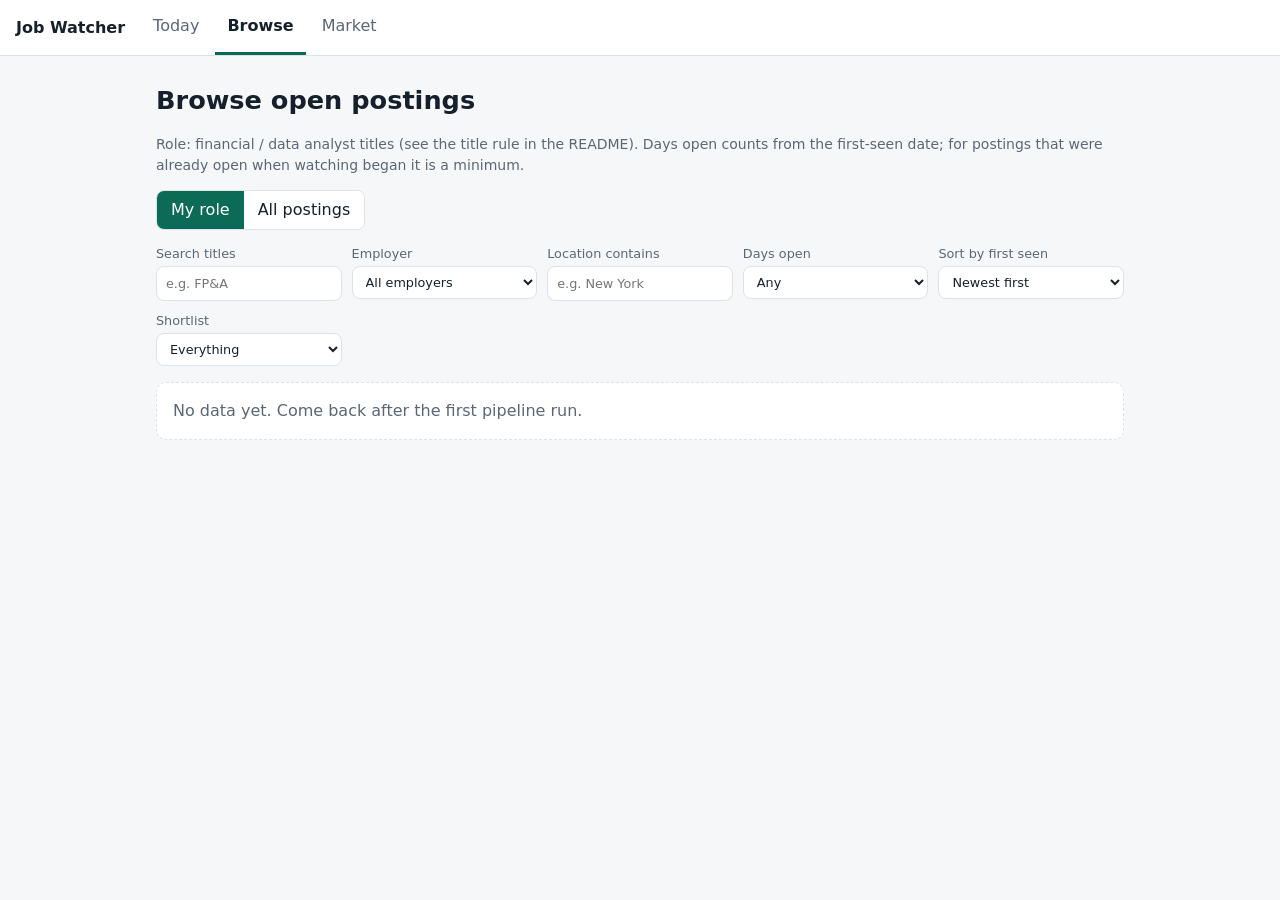
==== browse.html @ c45eda22 "Add Today, Browse and Market pages, installable shell and service worker Co-Authored-By: Claude Sonn" ====
<!doctype html>
<html lang="en"><head><meta charset="utf-8"><meta name="viewport" content="width=device-width,initial-scale=1">
<title>Browse · Job Watcher</title>
<link rel="manifest" href="manifest.webmanifest"><meta name="theme-color" content="#0b6b57">
<link rel="icon" href="assets/icon-192.png"><link rel="apple-touch-icon" href="assets/icon-192.png">
<link rel="stylesheet" href="assets/style.css"></head><body>
<nav id="nav"></nav><main>
<h1>Browse open postings</h1>
<p class="muted small">Role: financial / data analyst titles (see the title rule in the README). Days open counts from the first-seen date; for postings that were already open when watching began it is a minimum.</p>
<div class="seg" role="group" aria-label="Scope"><button id="scopeRole" aria-pressed="true">My role</button><button id="scopeAll" aria-pressed="false">All postings</button></div>
<div class="filters">
  <label>Search titles<input id="q" type="search" placeholder="e.g. FP&amp;A"></label>
  <label>Employer<select id="emp"><option value="">All employers</option></select></label>
  <label>Location contains<input id="loc" list="locs" placeholder="e.g. New York"><datalist id="locs"></datalist></label>
  <label>Days open<select id="days"><option value="0">Any</option><option value="7">7 or more</option><option value="14">14 or more</option><option value="30">30 or more</option><option value="90">90 or more</option></select></label>
  <label>Sort by first seen<select id="sort"><option value="new">Newest first</option><option value="old">Oldest first</option></select></label>
  <label>Shortlist<select id="short"><option value="">Everything</option><option value="1">Starred only</option></select></label>
</div>
<p id="count" class="muted"></p>
<div id="list"></div>
<p><button class="btn" id="more" hidden>Show more</button></p>
</main>
<script src="assets/app.js"></script>
<script>
(async () => {
  const { loadHistory, esc, dayNum } = JW;
  let rows;
  try { rows = (await loadHistory()).filter(r => r.status === "open"); }
  catch (e) { document.getElementById("list").innerHTML = '<div class="notice">No data yet. Come back after the first pipeline run.</div>'; return; }
  const lastRun = rows.reduce((m, r) => r.last_seen > m ? r.last_seen : m, "");
  rows.forEach(r => r.daysOpen = dayNum(lastRun) - dayNum(r.first_seen));
  const KEY = "jobwatcher.shortlist";
  const load = () => { try { return new Set(JSON.parse(localStorage.getItem(KEY) || "[]")); } catch (e) { return new Set(); } };
  const save = s => { try { localStorage.setItem(KEY, JSON.stringify([...s])); } catch (e) {} };
  const stars = load();
  const $ = id => document.getElementById(id);
  let roleOnly = true, shown = 100;
  $("emp").innerHTML += [...new Set(rows.map(r => r.employer))].sort().map(e => `<option>${esc(e)}</option>`).join("");
  $("locs").innerHTML = [...new Set(rows.map(r => r.location).filter(Boolean))].sort().map(l => `<option value="${esc(l)}">`).join("");

  function render() {
    const q = $("q").value.trim().toLowerCase(), emp = $("emp").value, loc = $("loc").value.trim().toLowerCase(), md = +$("days").value;
    let out = rows.filter(r => (!roleOnly || r.in_role) && (!emp || r.employer === emp) && (!loc || r.location.toLowerCase().includes(loc)) &&
      r.daysOpen >= md && (!q || r.title.toLowerCase().includes(q)) && (!$("short").value || stars.has(r.posting_id)));
    out.sort((a, b) => a.first_seen === b.first_seen ? (a.posting_id < b.posting_id ? -1 : 1) : (a.first_seen < b.first_seen ? -1 : 1));
    if ($("sort").value === "new") out.reverse();
    $("count").textContent = `${out.length} posting${out.length === 1 ? "" : "s"}`;
    $("list").innerHTML = out.length ? `<ul class="postings">` + out.slice(0, shown).map(r => `<li><button class="star ${stars.has(r.posting_id) ? "on" : ""}" data-id="${esc(r.posting_id)}" aria-label="Save to shortlist" aria-pressed="${stars.has(r.posting_id)}">${stars.has(r.posting_id) ? "★" : "☆"}</button>
      <div class="main"><div class="title">${esc(r.title || "(untitled)")}</div><div class="small muted">${esc(r.employer)} · ${esc(r.location || "no location")}${r.department ? " · " + esc(r.department) : ""}</div>
      <div class="small muted">First seen ${r.first_seen}${r.first_run ? " (already open)" : ""} · ${r.daysOpen} day${r.daysOpen === 1 ? "" : "s"} open</div></div>
      <a class="apply" href="${esc(r.url)}" target="_blank" rel="noopener">Apply</a></li>`).join("") + `</ul>` : `<div class="empty">No postings match. ${roleOnly ? "Try “All postings”." : ""}</div>`;
    $("more").hidden = out.length <= shown;
  }
  $("list").addEventListener("click", e => {
    const b = e.target.closest(".star"); if (!b) return;
    const id = b.dataset.id; stars.has(id) ? stars.delete(id) : stars.add(id); save(stars); render();
  });
  ["q", "emp", "loc", "days", "sort", "short"].forEach(id => $(id).addEventListener("input", () => { shown = 100; render(); }));
  $("more").addEventListener("click", () => { shown += 100; render(); });
  [["scopeRole", true], ["scopeAll", false]].forEach(([id, v]) => $(id).addEventListener("click", () => {
    roleOnly = v; $("scopeRole").setAttribute("aria-pressed", v); $("scopeAll").setAttribute("aria-pressed", !v); shown = 100; render();
  }));
  render();
})();
</script>
</body></html>
---- assets/style.css ----
:root{--bg:#f6f7f9;--card:#fff;--ink:#16202c;--muted:#5b6776;--line:#dde2e8;--accent:#0b6b57;--accent-ink:#fff;--bad:#b3261e;--good:#0b6b57;--star:#d99a00;--chart:#0b6b57;--chart2:#3b6fb6}
@media (prefers-color-scheme:dark){:root{--bg:#10151b;--card:#18202a;--ink:#e8edf2;--muted:#9aa7b5;--line:#2b3744;--accent:#4cc9a8;--accent-ink:#06231b;--bad:#ff8a80;--good:#4cc9a8;--star:#f2b83a;--chart:#4cc9a8;--chart2:#7ba7e8}}
*{box-sizing:border-box}
body{margin:0;background:var(--bg);color:var(--ink);font:16px/1.5 "Inter",system-ui,-apple-system,"Segoe UI",Roboto,sans-serif}
nav.top{display:flex;align-items:center;gap:4px;padding:0 16px;background:var(--card);border-bottom:1px solid var(--line);position:sticky;top:0;z-index:5;flex-wrap:wrap}
nav.top .brand{font-weight:700;margin-right:12px;padding:12px 0;color:var(--ink);text-decoration:none}
nav.top a.link{padding:14px 12px;color:var(--muted);text-decoration:none;border-bottom:3px solid transparent}
nav.top a.link[aria-current=page]{color:var(--ink);border-bottom-color:var(--accent);font-weight:600}
main{max-width:1000px;margin:0 auto;padding:20px 16px 48px}
h1{font-size:1.6rem;margin:.2em 0 .1em}h2{font-size:1.2rem;margin:1.6em 0 .4em}
.muted{color:var(--muted)}.small{font-size:.875rem}
.cards{display:grid;grid-template-columns:repeat(auto-fit,minmax(150px,1fr));gap:12px;margin:16px 0}
.card,.panel{background:var(--card);border:1px solid var(--line);border-radius:10px;padding:14px 16px}
.card .num{font-size:1.9rem;font-weight:700;line-height:1.1}.card .lbl{color:var(--muted);font-size:.85rem}
table{width:100%;border-collapse:collapse;background:var(--card);border:1px solid var(--line);border-radius:10px;overflow:hidden}
th,td{padding:8px 12px;text-align:left;border-bottom:1px solid var(--line);font-size:.92rem}
th{background:transparent;color:var(--muted);font-weight:600}tr:last-child td{border-bottom:0}
.ok{color:var(--good);font-weight:600}.fail{color:var(--bad);font-weight:600}
a{color:var(--accent)}
ul.postings{list-style:none;padding:0;margin:0}
ul.postings li{background:var(--card);border:1px solid var(--line);border-radius:10px;padding:10px 14px;margin:8px 0;display:flex;gap:12px;align-items:flex-start}
ul.postings .main{flex:1;min-width:0}.title{font-weight:600}
.pill{display:inline-block;background:var(--bg);border:1px solid var(--line);border-radius:99px;padding:0 8px;font-size:.78rem;color:var(--muted);margin-right:4px}
.star{background:none;border:0;font-size:1.5rem;cursor:pointer;color:var(--muted);line-height:1;padding:2px 6px}.star.on{color:var(--star)}
.apply{white-space:nowrap;background:var(--accent);color:var(--accent-ink);padding:6px 12px;border-radius:8px;text-decoration:none;font-weight:600;font-size:.9rem}
.filters{display:grid;grid-template-columns:repeat(auto-fit,minmax(170px,1fr));gap:10px;margin:14px 0}
.filters label{display:flex;flex-direction:column;font-size:.8rem;color:var(--muted);gap:3px}
input,select,button.btn{font:inherit;padding:7px 9px;border:1px solid var(--line);border-radius:8px;background:var(--card);color:var(--ink)}
.seg{display:inline-flex;border:1px solid var(--line);border-radius:8px;overflow:hidden}
.seg button{border:0;padding:7px 14px;background:var(--card);color:var(--ink);font:inherit;cursor:pointer}
.seg button[aria-pressed=true]{background:var(--accent);color:var(--accent-ink)}
.empty,.notice{background:var(--card);border:1px dashed var(--line);border-radius:10px;padding:16px;color:var(--muted)}
.chart{background:var(--card);border:1px solid var(--line);border-radius:10px;padding:10px 12px;margin:10px 0}
.chart svg{width:100%;height:auto;display:block}.chart text{fill:var(--muted);font-size:11px}
.legend{display:flex;gap:14px;font-size:.82rem;color:var(--muted);margin-bottom:4px}.legend i{display:inline-block;width:10px;height:10px;border-radius:2px;margin-right:5px}
@media(max-width:560px){ul.postings li{flex-wrap:wrap}}
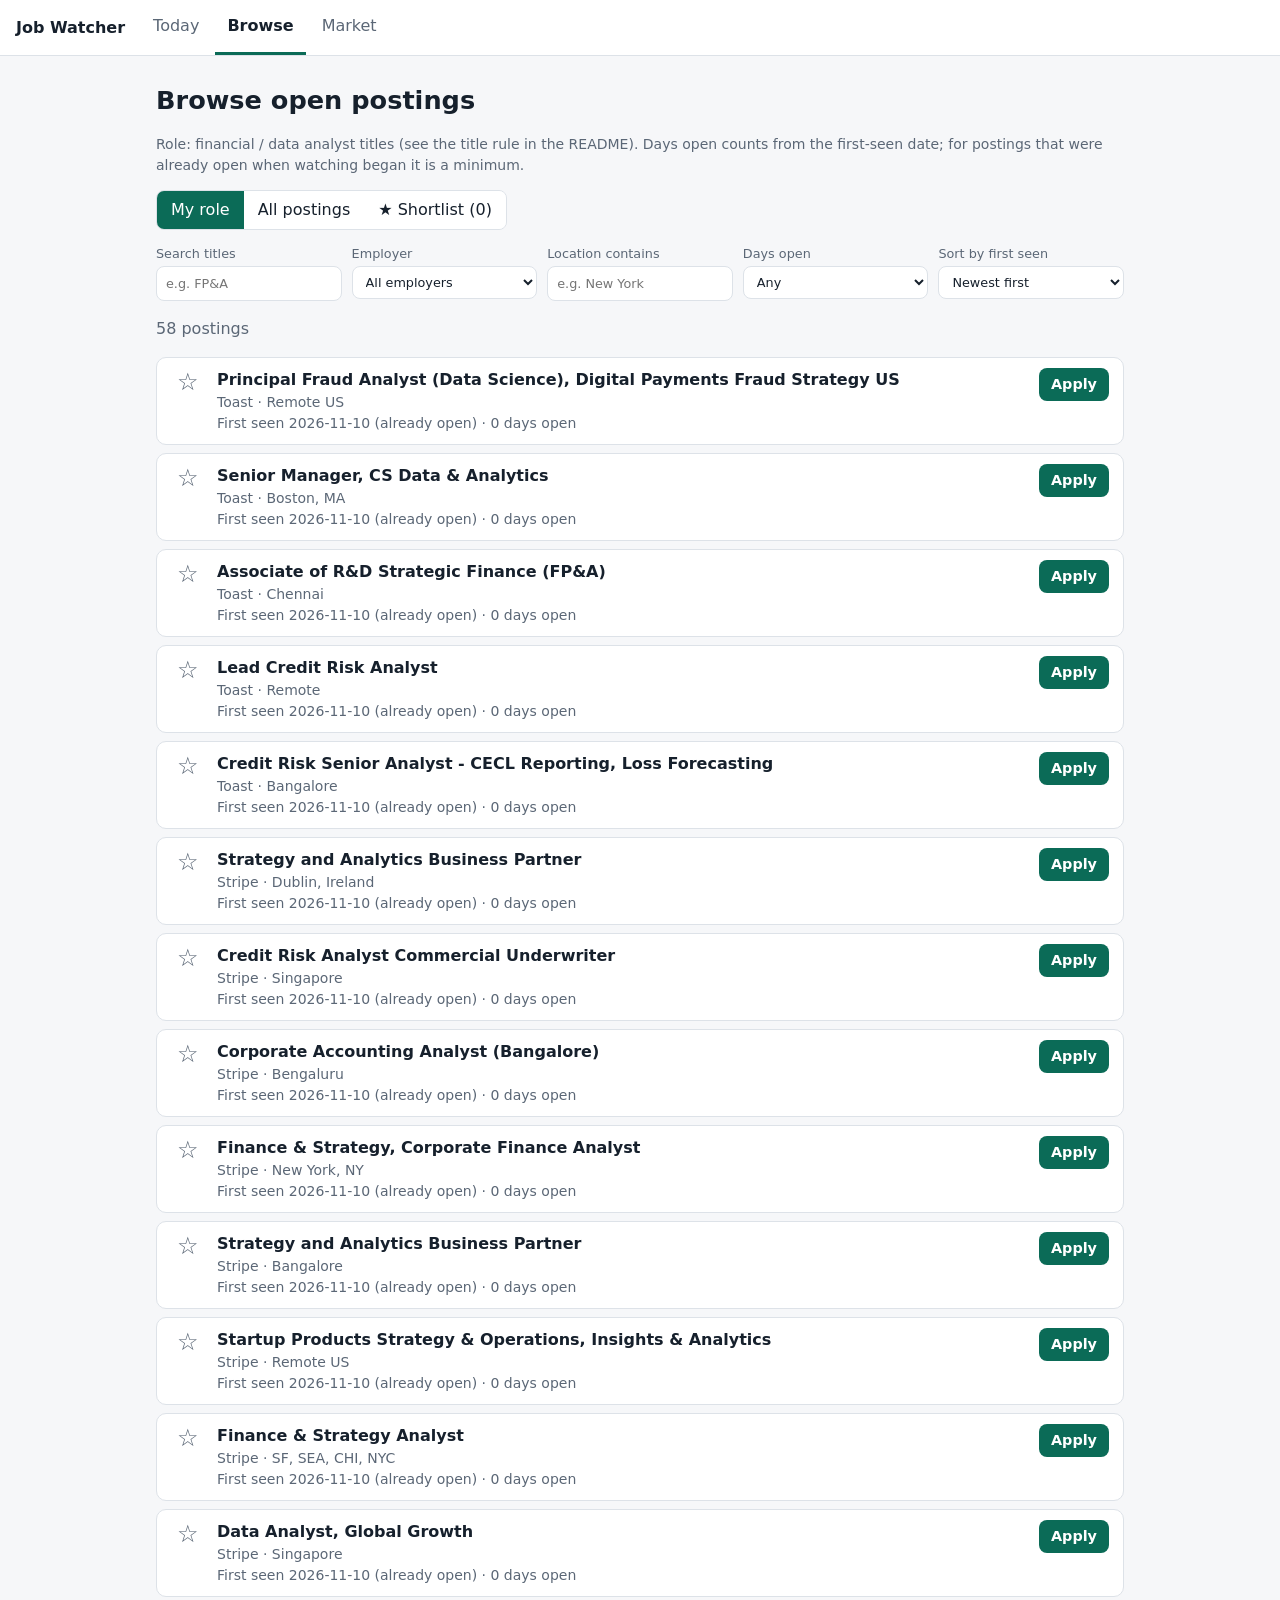
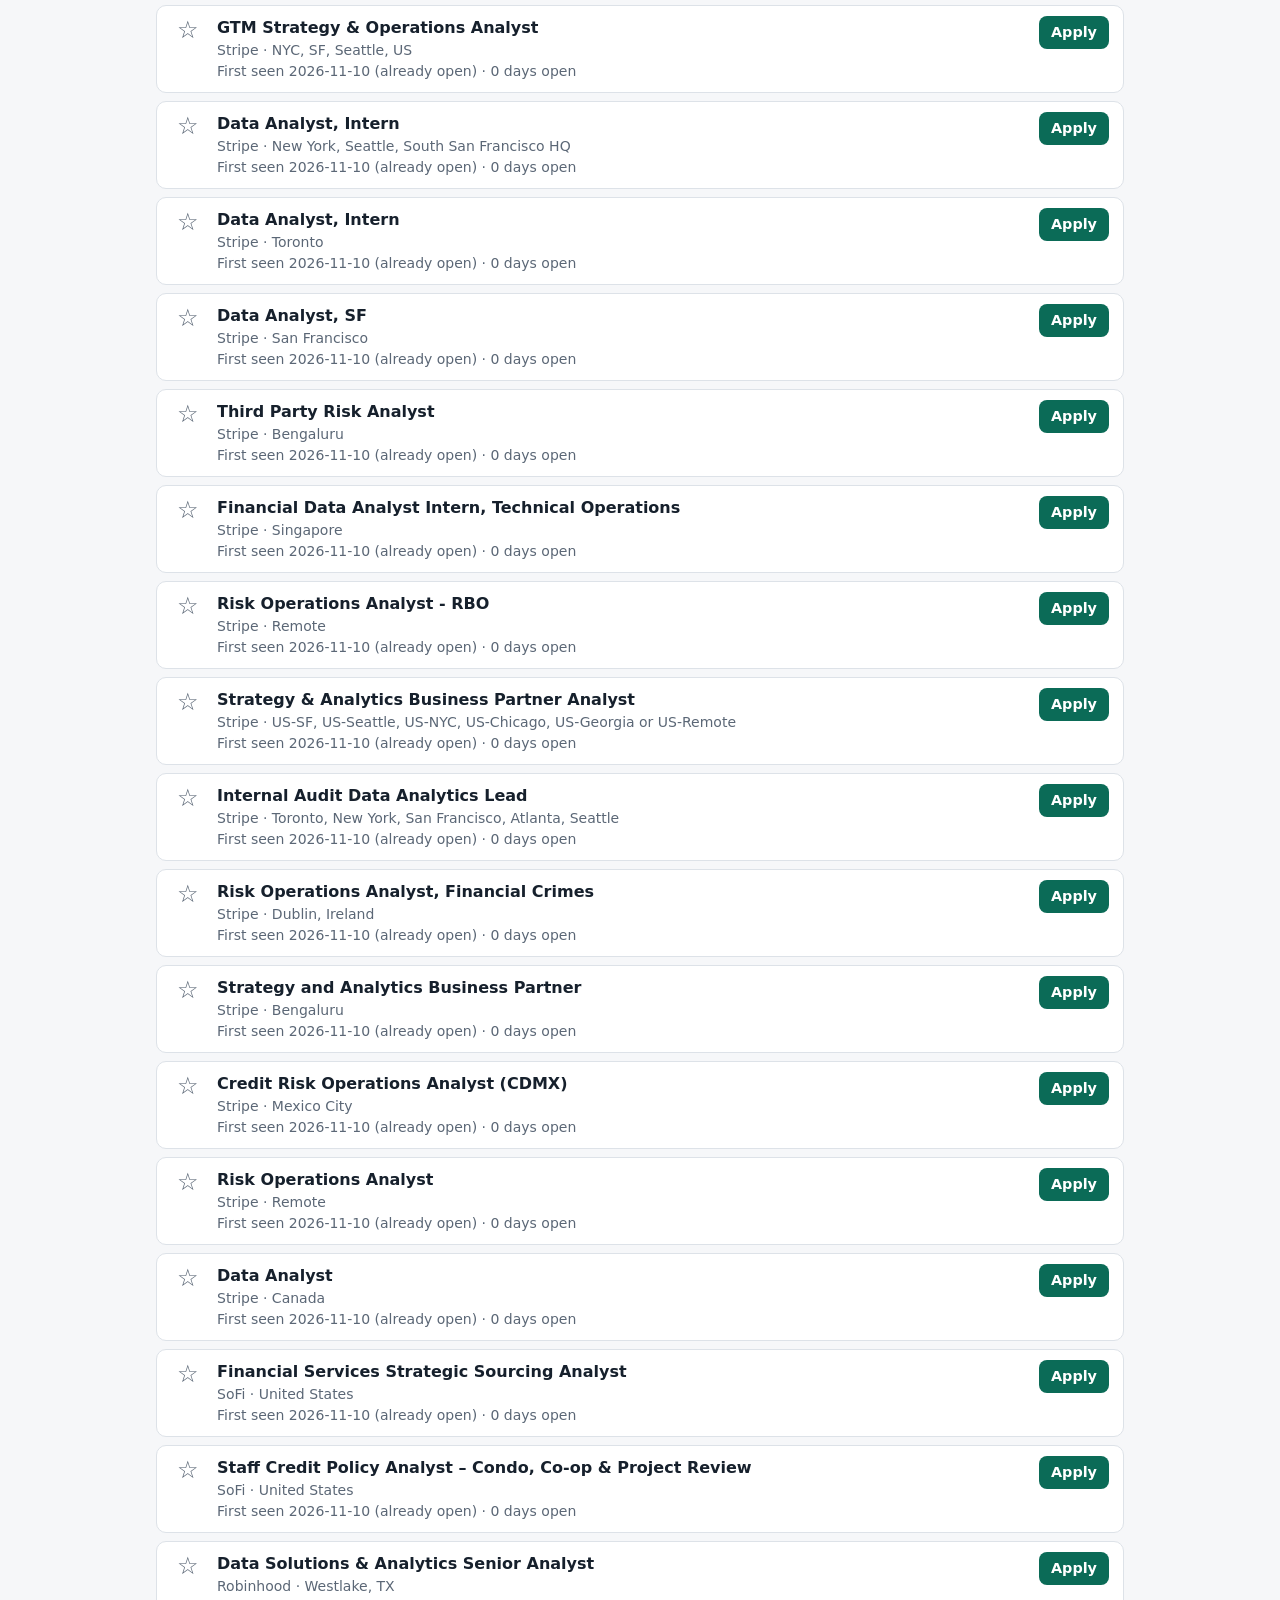
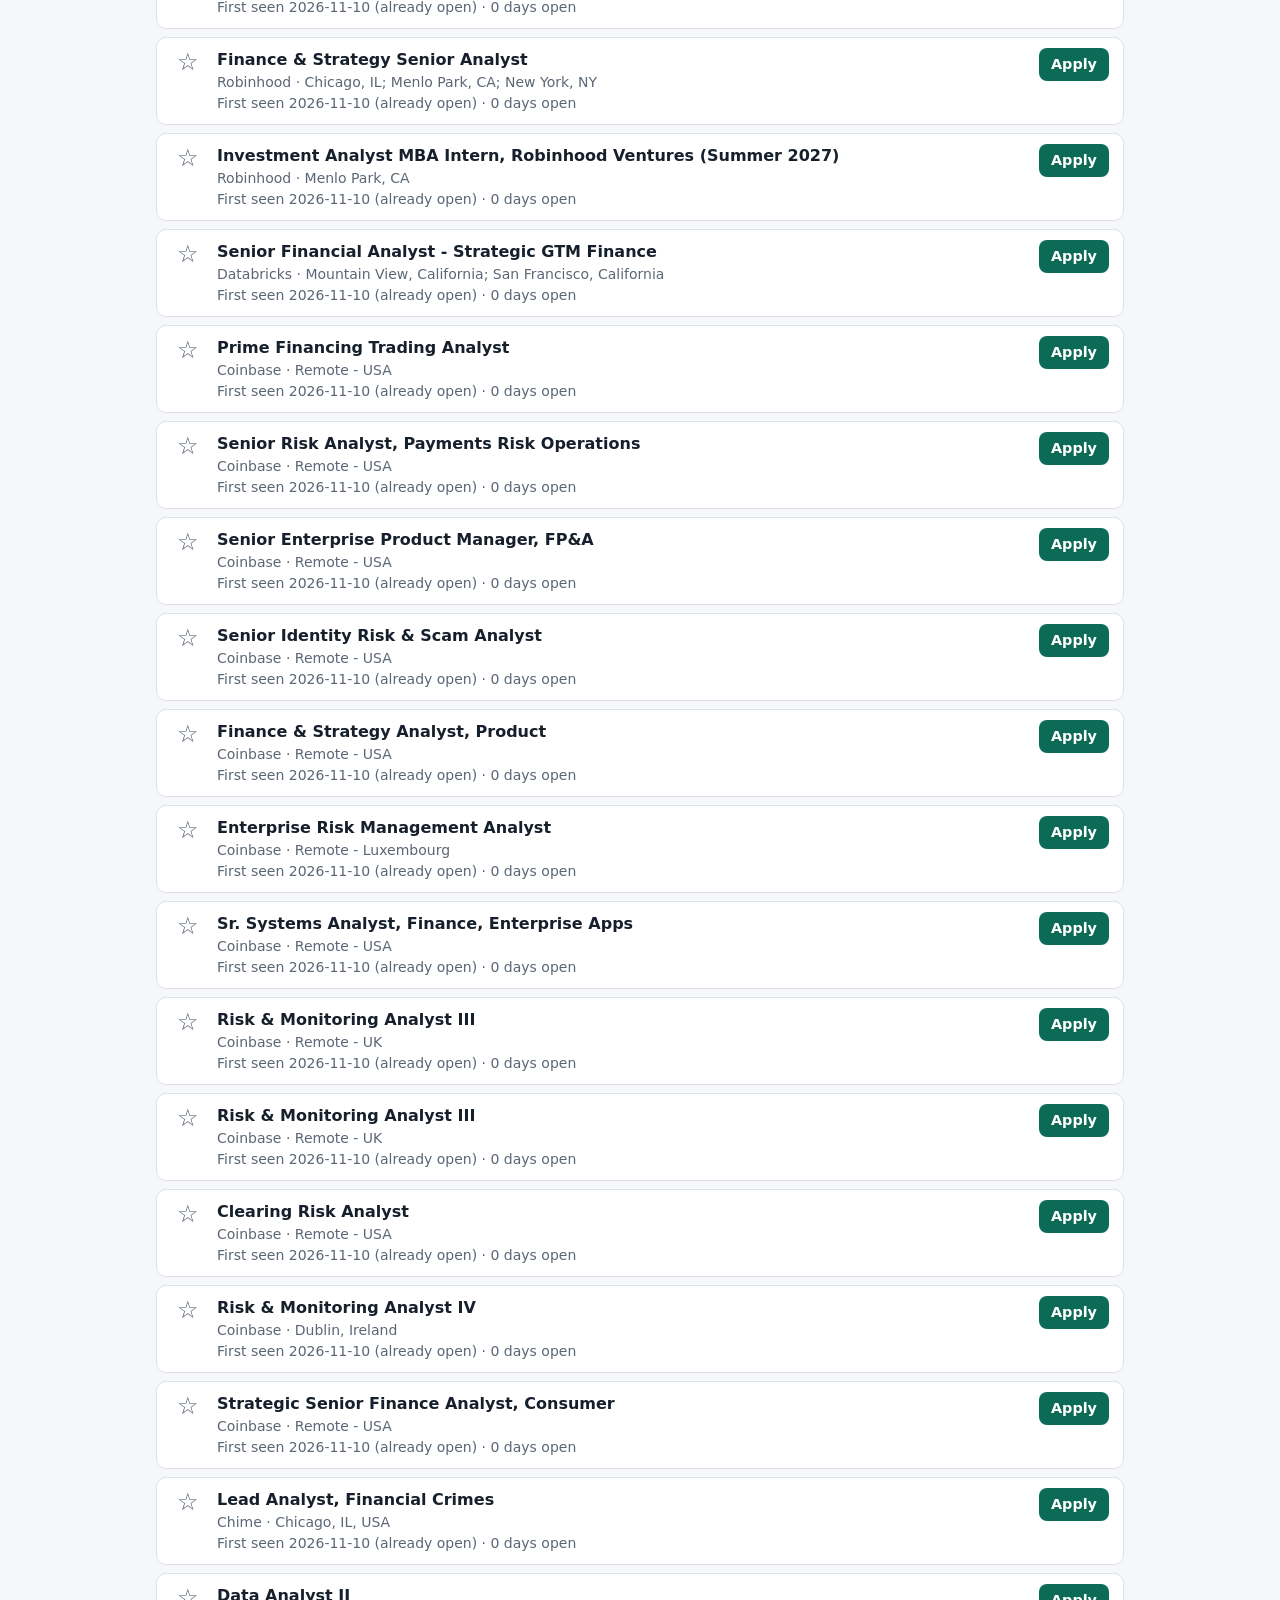
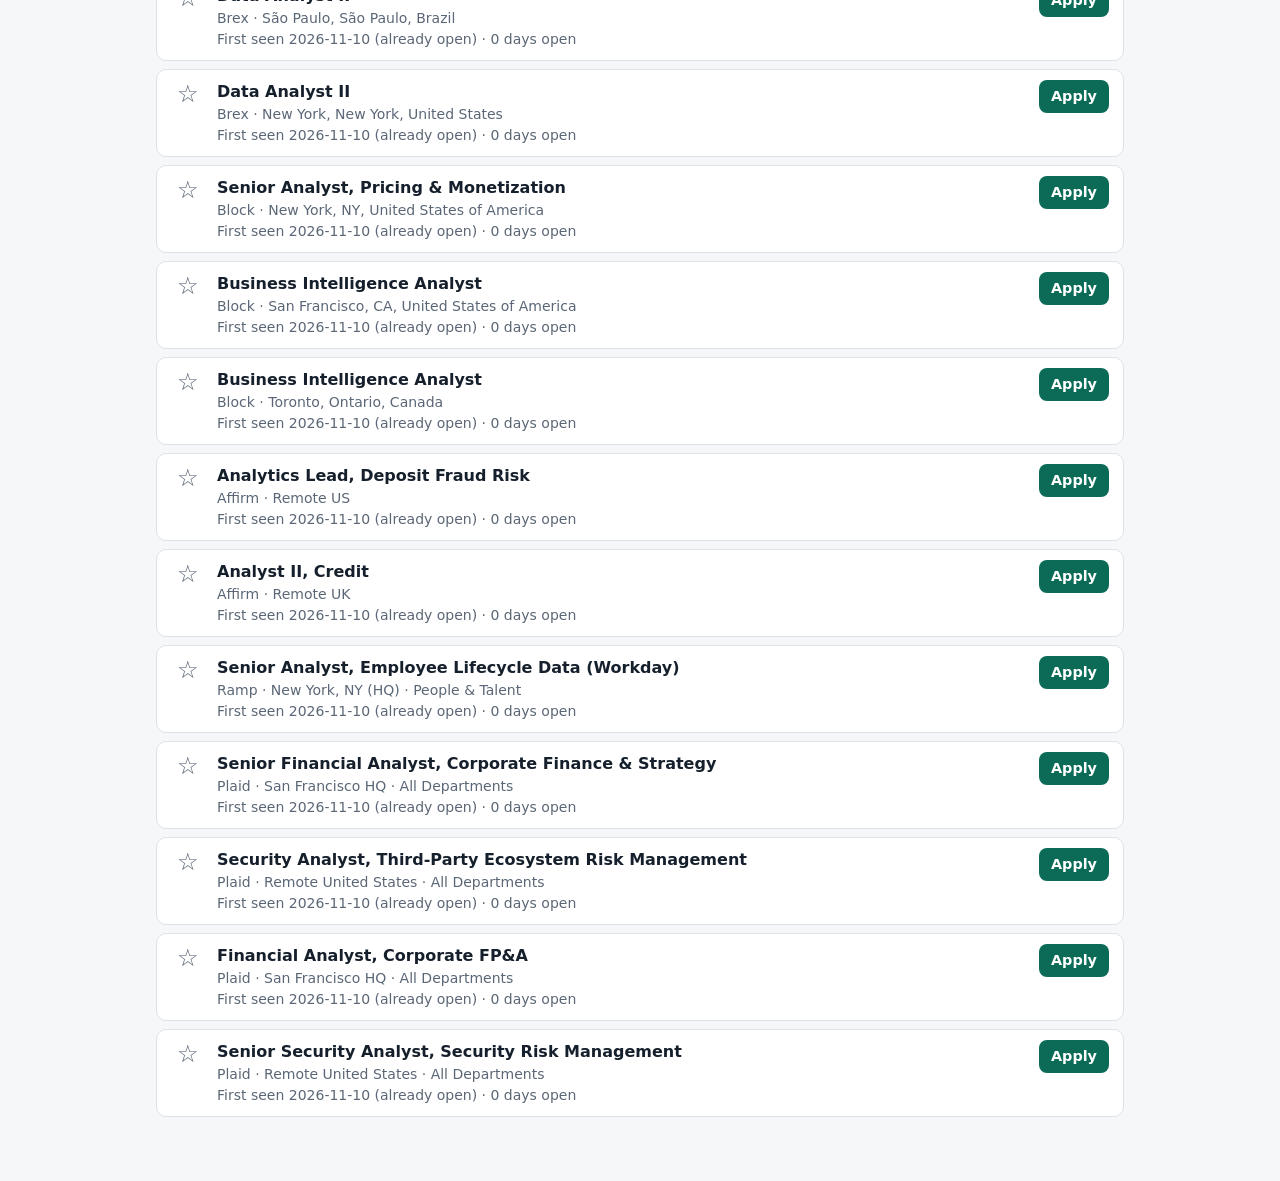
==== commit 9ccb0349: "Browse: add a visible Shortlist tab showing all starred postings The shortlist was only a 'Starred o" ====
--- a/browse.html
+++ b/browse.html
@@ -7,14 +7,13 @@
 <nav id="nav"></nav><main>
 <h1>Browse open postings</h1>
 <p class="muted small">Role: financial / data analyst titles (see the title rule in the README). Days open counts from the first-seen date; for postings that were already open when watching began it is a minimum.</p>
-<div class="seg" role="group" aria-label="Scope"><button id="scopeRole" aria-pressed="true">My role</button><button id="scopeAll" aria-pressed="false">All postings</button></div>
+<div class="seg" role="group" aria-label="Scope"><button id="scopeRole" aria-pressed="true">My role</button><button id="scopeAll" aria-pressed="false">All postings</button><button id="scopeShort" aria-pressed="false">★ Shortlist (<span id="shortN">0</span>)</button></div>
 <div class="filters">
   <label>Search titles<input id="q" type="search" placeholder="e.g. FP&amp;A"></label>
   <label>Employer<select id="emp"><option value="">All employers</option></select></label>
   <label>Location contains<input id="loc" list="locs" placeholder="e.g. New York"><datalist id="locs"></datalist></label>
   <label>Days open<select id="days"><option value="0">Any</option><option value="7">7 or more</option><option value="14">14 or more</option><option value="30">30 or more</option><option value="90">90 or more</option></select></label>
   <label>Sort by first seen<select id="sort"><option value="new">Newest first</option><option value="old">Oldest first</option></select></label>
-  <label>Shortlist<select id="short"><option value="">Everything</option><option value="1">Starred only</option></select></label>
 </div>
 <p id="count" class="muted"></p>
 <div id="list"></div>
@@ -24,8 +23,8 @@
 <script>
 (async () => {
   const { loadHistory, esc, dayNum } = JW;
-  let rows;
-  try { rows = (await loadHistory()).filter(r => r.status === "open"); }
+  let rows, allRows;
+  try { allRows = await loadHistory(); rows = allRows.filter(r => r.status === "open"); }
   catch (e) { document.getElementById("list").innerHTML = '<div class="notice">No data yet. Come back after the first pipeline run.</div>'; return; }
   const lastRun = rows.reduce((m, r) => r.last_seen > m ? r.last_seen : m, "");
   rows.forEach(r => r.daysOpen = dayNum(lastRun) - dayNum(r.first_seen));
@@ -34,31 +33,35 @@
   const save = s => { try { localStorage.setItem(KEY, JSON.stringify([...s])); } catch (e) {} };
   const stars = load();
   const $ = id => document.getElementById(id);
-  let roleOnly = true, shown = 100;
+  let view = "role", shown = 100;  // view: role | all | short
   $("emp").innerHTML += [...new Set(rows.map(r => r.employer))].sort().map(e => `<option>${esc(e)}</option>`).join("");
   $("locs").innerHTML = [...new Set(rows.map(r => r.location).filter(Boolean))].sort().map(l => `<option value="${esc(l)}">`).join("");
 
   function render() {
     const q = $("q").value.trim().toLowerCase(), emp = $("emp").value, loc = $("loc").value.trim().toLowerCase(), md = +$("days").value;
-    let out = rows.filter(r => (!roleOnly || r.in_role) && (!emp || r.employer === emp) && (!loc || r.location.toLowerCase().includes(loc)) &&
-      r.daysOpen >= md && (!q || r.title.toLowerCase().includes(q)) && (!$("short").value || stars.has(r.posting_id)));
+    // the shortlist shows every starred posting (any role, and ones since removed); other views show open postings
+    const base = view === "short" ? allRows.filter(r => stars.has(r.posting_id)) : rows;
+    let out = base.filter(r => (view !== "role" || r.in_role) && (!emp || r.employer === emp) && (!loc || r.location.toLowerCase().includes(loc)) &&
+      (view === "short" || r.daysOpen >= md) && (!q || r.title.toLowerCase().includes(q)));
+    $("shortN").textContent = stars.size;
     out.sort((a, b) => a.first_seen === b.first_seen ? (a.posting_id < b.posting_id ? -1 : 1) : (a.first_seen < b.first_seen ? -1 : 1));
     if ($("sort").value === "new") out.reverse();
     $("count").textContent = `${out.length} posting${out.length === 1 ? "" : "s"}`;
     $("list").innerHTML = out.length ? `<ul class="postings">` + out.slice(0, shown).map(r => `<li><button class="star ${stars.has(r.posting_id) ? "on" : ""}" data-id="${esc(r.posting_id)}" aria-label="Save to shortlist" aria-pressed="${stars.has(r.posting_id)}">${stars.has(r.posting_id) ? "★" : "☆"}</button>
       <div class="main"><div class="title">${esc(r.title || "(untitled)")}</div><div class="small muted">${esc(r.employer)} · ${esc(r.location || "no location")}${r.department ? " · " + esc(r.department) : ""}</div>
-      <div class="small muted">First seen ${r.first_seen}${r.first_run ? " (already open)" : ""} · ${r.daysOpen} day${r.daysOpen === 1 ? "" : "s"} open</div></div>
-      <a class="apply" href="${esc(r.url)}" target="_blank" rel="noopener">Apply</a></li>`).join("") + `</ul>` : `<div class="empty">No postings match. ${roleOnly ? "Try “All postings”." : ""}</div>`;
+      <div class="small muted">First seen ${r.first_seen}${r.first_run ? " (already open)" : ""} · ${r.status === "removed" ? '<span class="pill">removed ' + r.removed_date + "</span>" : r.daysOpen + " day" + (r.daysOpen === 1 ? "" : "s") + " open"}</div></div>
+      <a class="apply" href="${esc(r.url)}" target="_blank" rel="noopener">Apply</a></li>`).join("") + `</ul>` : `<div class="empty">${view === "short" ? "Your shortlist is empty. Tap ☆ on a posting to save it here." : "No postings match." + (view === "role" ? " Try “All postings”." : "")}</div>`;
     $("more").hidden = out.length <= shown;
   }
   $("list").addEventListener("click", e => {
     const b = e.target.closest(".star"); if (!b) return;
     const id = b.dataset.id; stars.has(id) ? stars.delete(id) : stars.add(id); save(stars); render();
   });
-  ["q", "emp", "loc", "days", "sort", "short"].forEach(id => $(id).addEventListener("input", () => { shown = 100; render(); }));
+  ["q", "emp", "loc", "days", "sort"].forEach(id => $(id).addEventListener("input", () => { shown = 100; render(); }));
   $("more").addEventListener("click", () => { shown += 100; render(); });
-  [["scopeRole", true], ["scopeAll", false]].forEach(([id, v]) => $(id).addEventListener("click", () => {
-    roleOnly = v; $("scopeRole").setAttribute("aria-pressed", v); $("scopeAll").setAttribute("aria-pressed", !v); shown = 100; render();
+  const tabs = [["scopeRole", "role"], ["scopeAll", "all"], ["scopeShort", "short"]];
+  tabs.forEach(([id, v]) => $(id).addEventListener("click", () => {
+    view = v; tabs.forEach(([i, w]) => $(i).setAttribute("aria-pressed", w === v)); shown = 100; render();
   }));
   render();
 })();
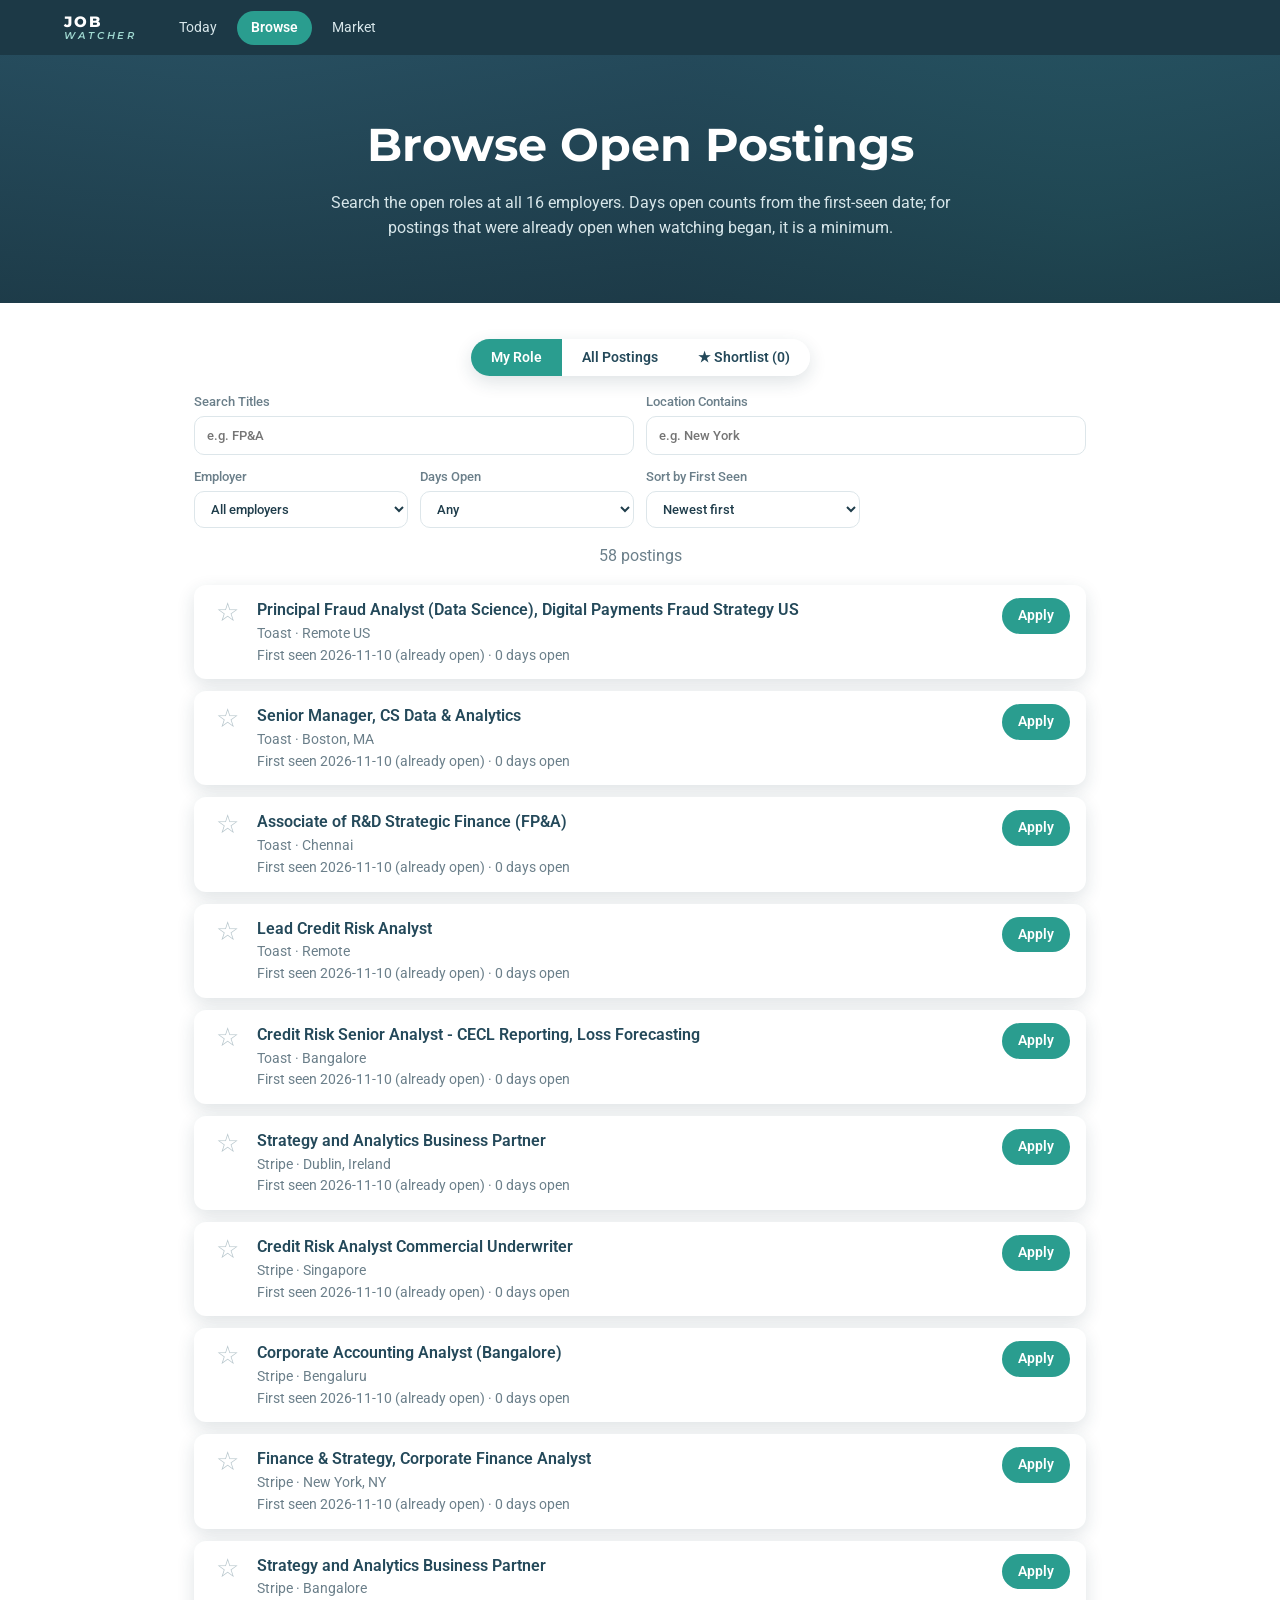
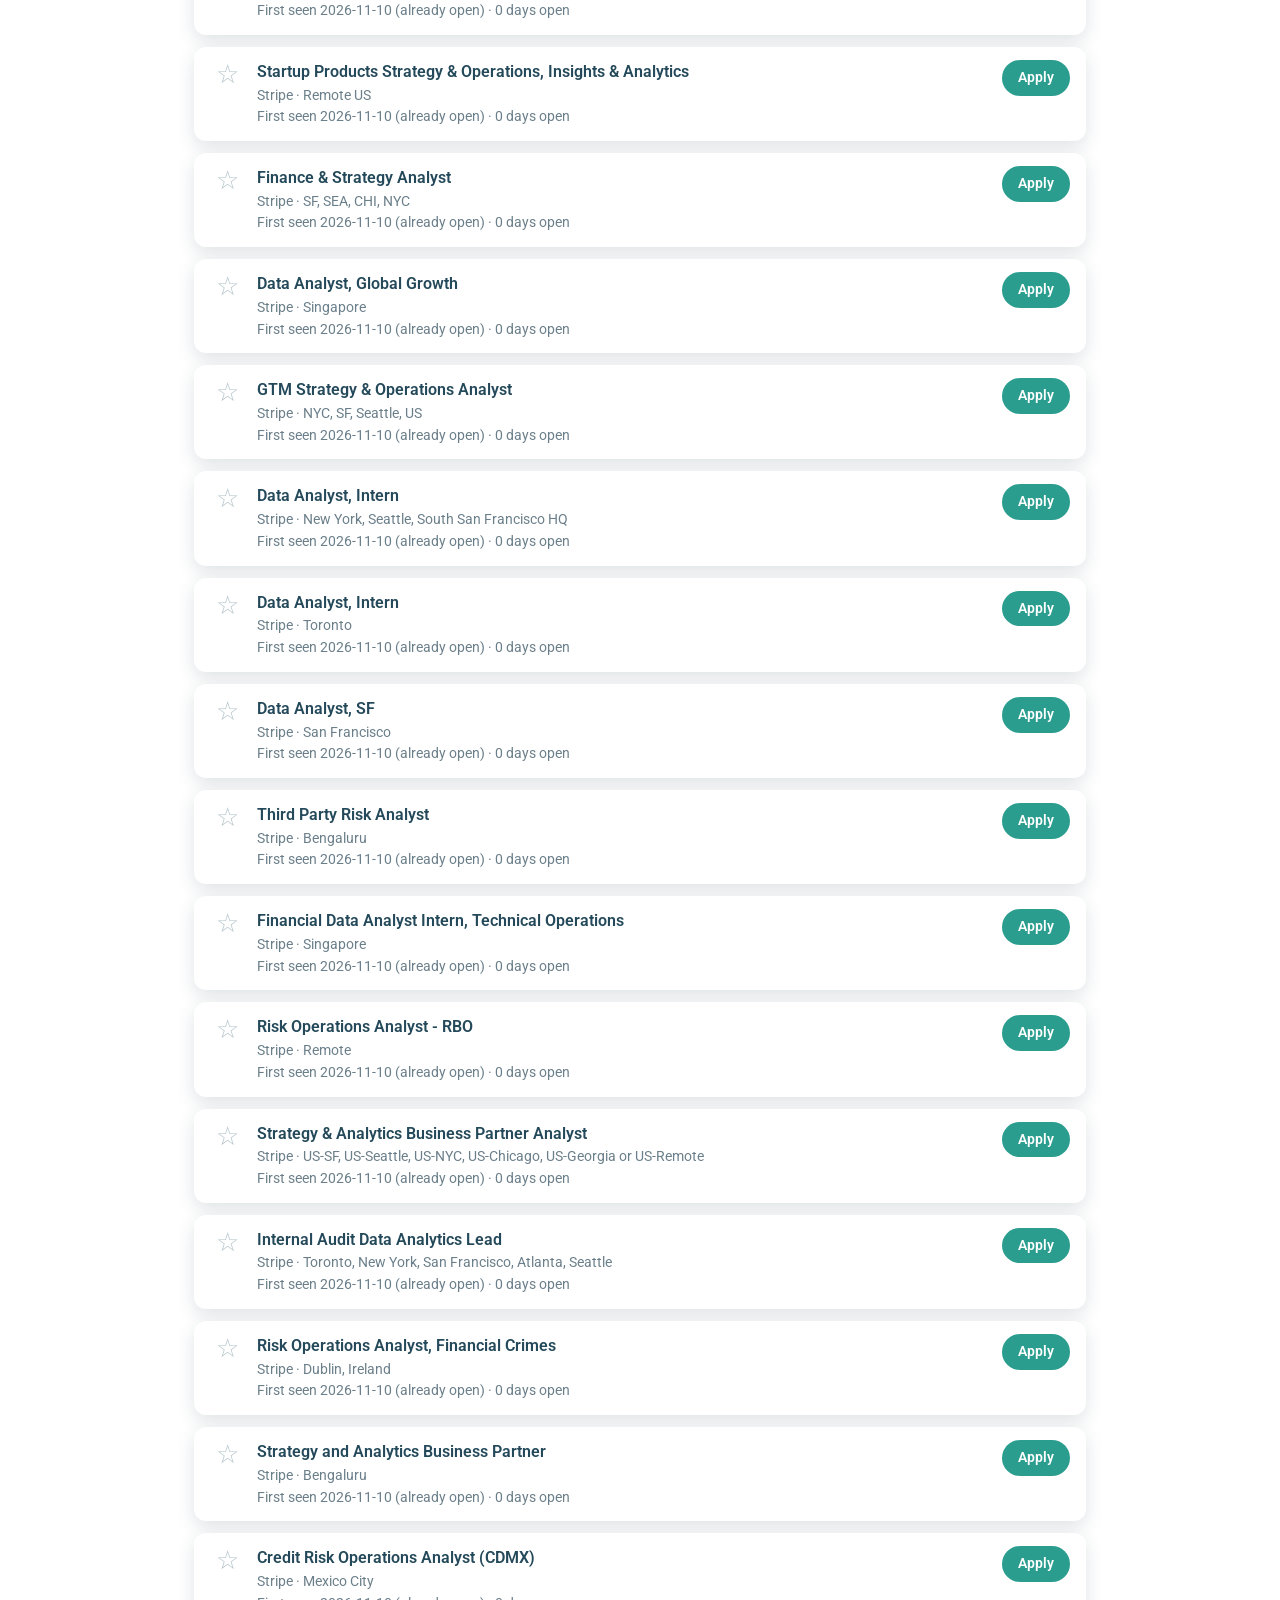
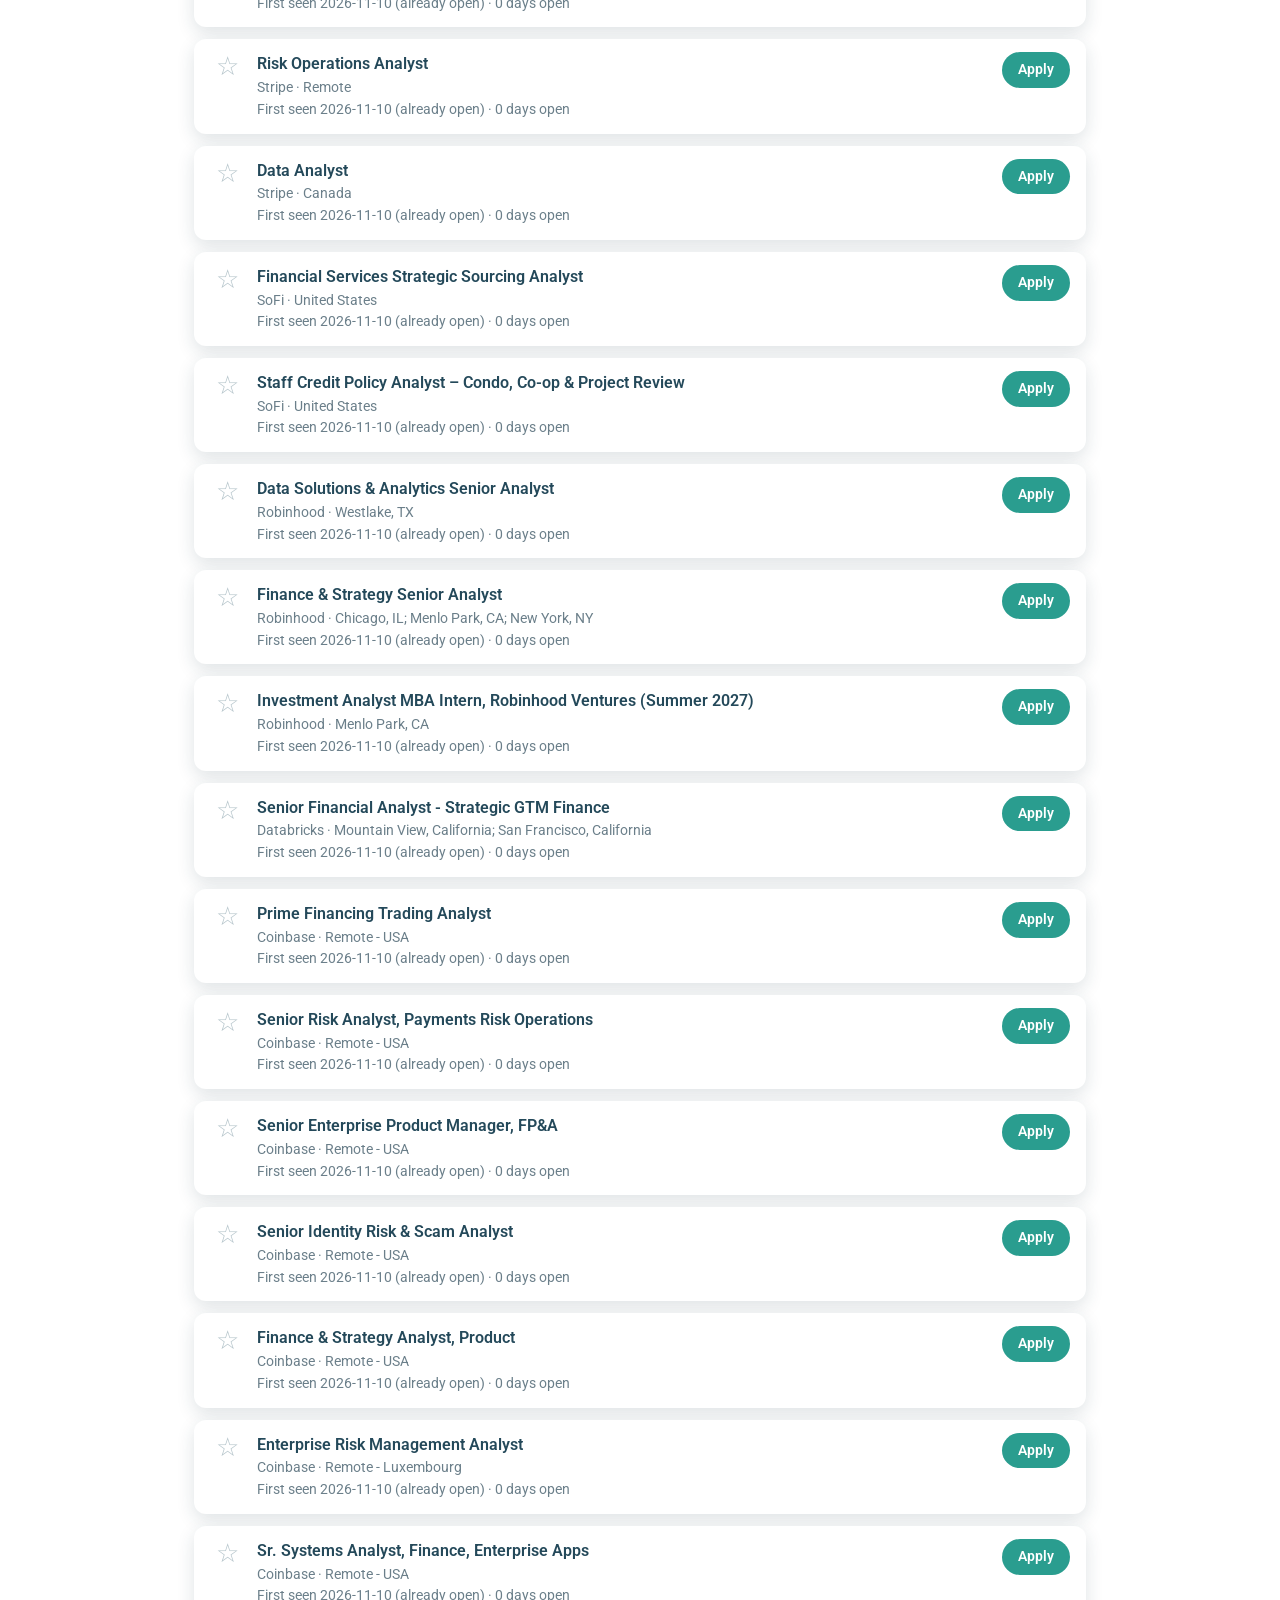
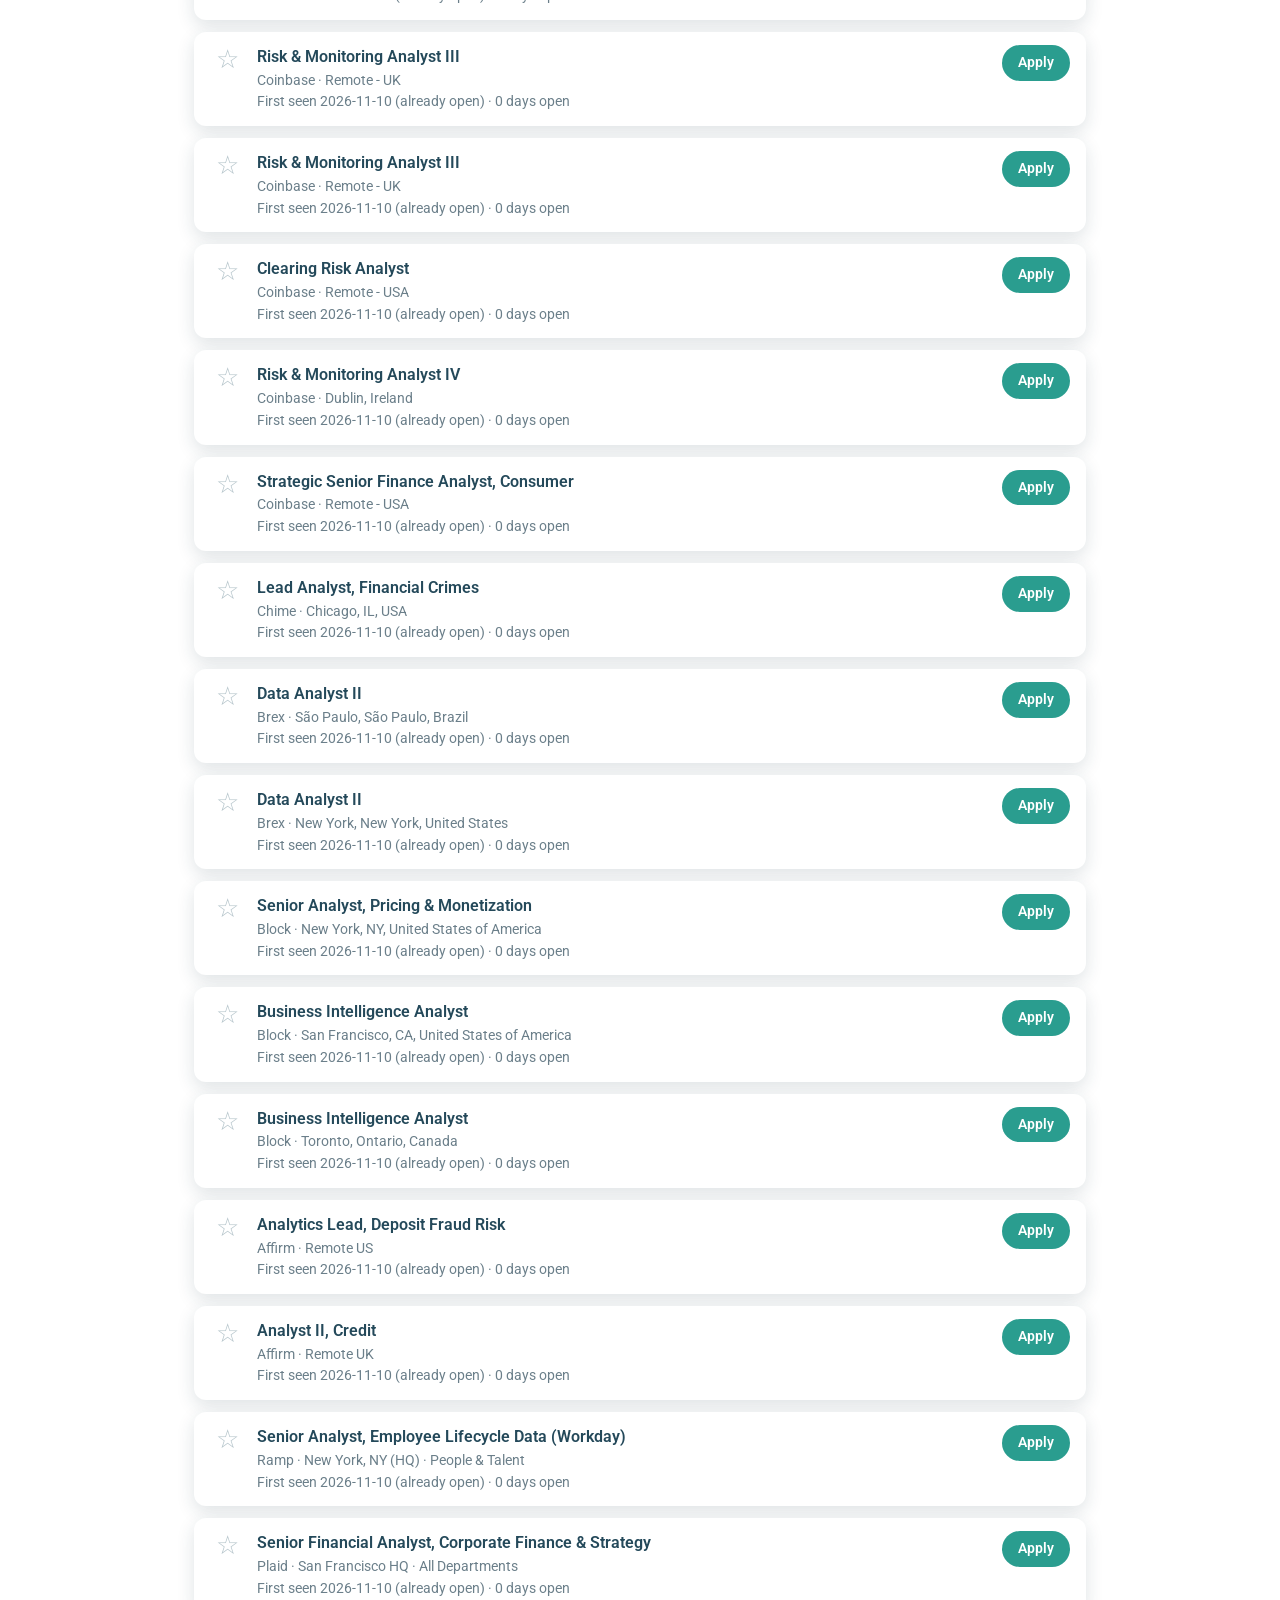
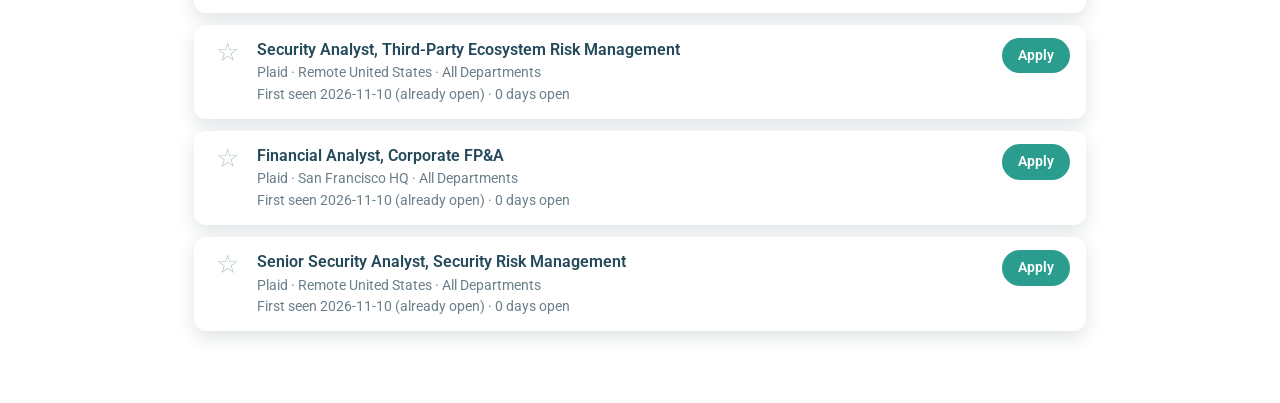
==== commit 57d7f7d6: "Restyle site to match the reference look and apply requested edits - Shared teal/navy look on all pa" ====
--- a/browse.html
+++ b/browse.html
@@ -1,23 +1,29 @@
 <!doctype html>
 <html lang="en"><head><meta charset="utf-8"><meta name="viewport" content="width=device-width,initial-scale=1">
 <title>Browse · Job Watcher</title>
-<link rel="manifest" href="manifest.webmanifest"><meta name="theme-color" content="#0b6b57">
+<link rel="manifest" href="manifest.webmanifest"><meta name="theme-color" content="#1c3946">
 <link rel="icon" href="assets/icon-192.png"><link rel="apple-touch-icon" href="assets/icon-192.png">
+<link rel="preconnect" href="https://fonts.googleapis.com"><link rel="preconnect" href="https://fonts.gstatic.com" crossorigin>
+<link href="https://fonts.googleapis.com/css2?family=Montserrat:wght@500;600;700;800&family=Roboto:wght@400;500;700&display=swap" rel="stylesheet">
 <link rel="stylesheet" href="assets/style.css"></head><body>
-<nav id="nav"></nav><main>
-<h1>Browse open postings</h1>
-<p class="muted small">Role: financial / data analyst titles (see the title rule in the README). Days open counts from the first-seen date; for postings that were already open when watching began it is a minimum.</p>
-<div class="seg" role="group" aria-label="Scope"><button id="scopeRole" aria-pressed="true">My role</button><button id="scopeAll" aria-pressed="false">All postings</button><button id="scopeShort" aria-pressed="false">★ Shortlist (<span id="shortN">0</span>)</button></div>
+<nav id="nav"></nav>
+<header class="hero"><h1>Browse Open Postings</h1><p>Search the open roles at all 16 employers. Days open counts from the first-seen date; for postings that were already open when watching began, it is a minimum.</p></header>
+<main>
+<div class="toolbar">
+<div class="seg" role="group" aria-label="Scope"><button id="scopeRole" aria-pressed="true">My Role</button><button id="scopeAll" aria-pressed="false">All Postings</button><button id="scopeShort" aria-pressed="false">★ Shortlist (<span id="shortN">0</span>)</button></div>
+</div>
 <div class="filters">
-  <label>Search titles<input id="q" type="search" placeholder="e.g. FP&amp;A"></label>
+  <div class="pair">
+    <label>Search Titles<input id="q" type="search" placeholder="e.g. FP&amp;A"></label>
+    <label>Location Contains<input id="loc" list="locs" placeholder="e.g. New York"><datalist id="locs"></datalist></label>
+  </div>
   <label>Employer<select id="emp"><option value="">All employers</option></select></label>
-  <label>Location contains<input id="loc" list="locs" placeholder="e.g. New York"><datalist id="locs"></datalist></label>
-  <label>Days open<select id="days"><option value="0">Any</option><option value="7">7 or more</option><option value="14">14 or more</option><option value="30">30 or more</option><option value="90">90 or more</option></select></label>
-  <label>Sort by first seen<select id="sort"><option value="new">Newest first</option><option value="old">Oldest first</option></select></label>
+  <label>Days Open<select id="days"><option value="0">Any</option><option value="7">7 or more</option><option value="14">14 or more</option><option value="30">30 or more</option><option value="90">90 or more</option></select></label>
+  <label>Sort by First Seen<select id="sort"><option value="new">Newest first</option><option value="old">Oldest first</option></select></label>
 </div>
 <p id="count" class="muted"></p>
 <div id="list"></div>
-<p><button class="btn" id="more" hidden>Show more</button></p>
+<p style="text-align:center"><button class="btn" id="more" hidden>Show More</button></p>
 </main>
 <script src="assets/app.js"></script>
 <script>
@@ -46,10 +52,10 @@
     $("shortN").textContent = stars.size;
     out.sort((a, b) => a.first_seen === b.first_seen ? (a.posting_id < b.posting_id ? -1 : 1) : (a.first_seen < b.first_seen ? -1 : 1));
     if ($("sort").value === "new") out.reverse();
-    $("count").textContent = `${out.length} posting${out.length === 1 ? "" : "s"}`;
+    $("count").textContent = `${out.length.toLocaleString("en-US")} posting${out.length === 1 ? "" : "s"}`;
     $("list").innerHTML = out.length ? `<ul class="postings">` + out.slice(0, shown).map(r => `<li><button class="star ${stars.has(r.posting_id) ? "on" : ""}" data-id="${esc(r.posting_id)}" aria-label="Save to shortlist" aria-pressed="${stars.has(r.posting_id)}">${stars.has(r.posting_id) ? "★" : "☆"}</button>
       <div class="main"><div class="title">${esc(r.title || "(untitled)")}</div><div class="small muted">${esc(r.employer)} · ${esc(r.location || "no location")}${r.department ? " · " + esc(r.department) : ""}</div>
-      <div class="small muted">First seen ${r.first_seen}${r.first_run ? " (already open)" : ""} · ${r.status === "removed" ? '<span class="pill">removed ' + r.removed_date + "</span>" : r.daysOpen + " day" + (r.daysOpen === 1 ? "" : "s") + " open"}</div></div>
+      <div class="small muted">First seen ${r.first_seen}${r.first_run ? " (already open)" : ""} · ${r.status === "removed" ? '<span class="pill">Removed ' + r.removed_date + "</span>" : r.daysOpen + " day" + (r.daysOpen === 1 ? "" : "s") + " open"}</div></div>
       <a class="apply" href="${esc(r.url)}" target="_blank" rel="noopener">Apply</a></li>`).join("") + `</ul>` : `<div class="empty">${view === "short" ? "Your shortlist is empty. Tap ☆ on a posting to save it here." : "No postings match." + (view === "role" ? " Try “All postings”." : "")}</div>`;
     $("more").hidden = out.length <= shown;
   }
--- a/assets/style.css
+++ b/assets/style.css
@@ -1,36 +1,67 @@
-:root{--bg:#f6f7f9;--card:#fff;--ink:#16202c;--muted:#5b6776;--line:#dde2e8;--accent:#0b6b57;--accent-ink:#fff;--bad:#b3261e;--good:#0b6b57;--star:#d99a00;--chart:#0b6b57;--chart2:#3b6fb6}
-@media (prefers-color-scheme:dark){:root{--bg:#10151b;--card:#18202a;--ink:#e8edf2;--muted:#9aa7b5;--line:#2b3744;--accent:#4cc9a8;--accent-ink:#06231b;--bad:#ff8a80;--good:#4cc9a8;--star:#f2b83a;--chart:#4cc9a8;--chart2:#7ba7e8}}
+/* One look for all three pages: deep teal-navy, bright teal accent, white sections, Montserrat headings. */
+:root{--navy:#24495a;--navy-dark:#1c3946;--teal:#2a9d8f;--teal-dark:#217f74;--ink:#1f3d4b;--muted:#6b7f8a;--line:#dde6ea;--bg:#fff;--soft:#f3f7f8;--bad:#b3261e;--star:#e0a100;--shadow:0 6px 18px rgba(28,57,70,.14)}
 *{box-sizing:border-box}
-body{margin:0;background:var(--bg);color:var(--ink);font:16px/1.5 "Inter",system-ui,-apple-system,"Segoe UI",Roboto,sans-serif}
-nav.top{display:flex;align-items:center;gap:4px;padding:0 16px;background:var(--card);border-bottom:1px solid var(--line);position:sticky;top:0;z-index:5;flex-wrap:wrap}
-nav.top .brand{font-weight:700;margin-right:12px;padding:12px 0;color:var(--ink);text-decoration:none}
-nav.top a.link{padding:14px 12px;color:var(--muted);text-decoration:none;border-bottom:3px solid transparent}
-nav.top a.link[aria-current=page]{color:var(--ink);border-bottom-color:var(--accent);font-weight:600}
-main{max-width:1000px;margin:0 auto;padding:20px 16px 48px}
-h1{font-size:1.6rem;margin:.2em 0 .1em}h2{font-size:1.2rem;margin:1.6em 0 .4em}
+body{margin:0;background:var(--bg);color:var(--ink);font:16px/1.55 "Roboto",system-ui,-apple-system,"Segoe UI",sans-serif}
+h1,h2,.brand,.card .num,.circle .num{font-family:"Montserrat","Roboto",system-ui,sans-serif}
+a{color:var(--teal-dark)}
+
+/* navigation + hero (hero sits behind the nav like the reference) */
+nav.top{display:flex;align-items:center;gap:6px;padding:0 5%;background:var(--navy-dark);flex-wrap:wrap;position:sticky;top:0;z-index:5}
+nav.top .brand{font-weight:800;letter-spacing:.14em;font-size:.95rem;margin-right:22px;padding:14px 0;color:#fff;text-decoration:none;text-transform:uppercase;line-height:1.1}
+nav.top .brand small{display:block;font-size:.6rem;letter-spacing:.3em;color:#9fd8d0;font-weight:600;font-style:italic}
+nav.top a.link{padding:6px 14px;margin:8px 0;color:#d7e6ea;text-decoration:none;border-radius:99px;font-size:.88rem}
+nav.top a.link:hover{color:#fff}
+nav.top a.link[aria-current=page]{background:var(--teal);color:#fff;font-weight:600}
+.hero{background:linear-gradient(rgba(36,73,90,.88),rgba(28,57,70,.92)),radial-gradient(circle at 18% 30%,#3d7487 0,transparent 45%),radial-gradient(circle at 85% 70%,#2a9d8f 0,transparent 40%),var(--navy);background-blend-mode:normal;color:#fff;text-align:center;padding:54px 5% 62px}
+.hero h1{margin:0 0 10px;font-size:clamp(1.9rem,5vw,2.9rem);font-weight:700}
+.hero p{margin:0 auto;max-width:640px;color:#d7e6ea}
+.hero .stamp{display:inline-block;margin-top:18px;background:var(--teal);color:#fff;border-radius:99px;padding:6px 18px;font-size:.88rem;font-weight:500}
+
+main{max-width:1020px;margin:0 auto;padding:10px 5% 56px}
+main h2,.band h2{font-size:1.65rem;font-weight:600;color:var(--navy);text-align:center;margin:56px 0 6px}
+.band h2{color:#fff;margin-top:0}
+.lede{text-align:center;color:var(--muted);max-width:640px;margin:0 auto 22px}
 .muted{color:var(--muted)}.small{font-size:.875rem}
-.cards{display:grid;grid-template-columns:repeat(auto-fit,minmax(150px,1fr));gap:12px;margin:16px 0}
-.card,.panel{background:var(--card);border:1px solid var(--line);border-radius:10px;padding:14px 16px}
-.card .num{font-size:1.9rem;font-weight:700;line-height:1.1}.card .lbl{color:var(--muted);font-size:.85rem}
-table{width:100%;border-collapse:collapse;background:var(--card);border:1px solid var(--line);border-radius:10px;overflow:hidden}
-th,td{padding:8px 12px;text-align:left;border-bottom:1px solid var(--line);font-size:.92rem}
-th{background:transparent;color:var(--muted);font-weight:600}tr:last-child td{border-bottom:0}
-.ok{color:var(--good);font-weight:600}.fail{color:var(--bad);font-weight:600}
-a{color:var(--accent)}
+
+/* four counts in teal circles on a dark band, like "How It Works" */
+.band{background:var(--navy);color:#fff;padding:50px 5% 58px}
+.band .lede{color:#a9c2ca}
+.circles{display:flex;justify-content:center;gap:34px;flex-wrap:wrap;max-width:1020px;margin:30px auto 0}
+.circle{width:min(100%,170px);text-align:center}
+.circle .disc{width:150px;height:150px;border-radius:50%;background:var(--teal);margin:0 auto 12px;display:flex;align-items:center;justify-content:center;box-shadow:0 0 0 8px rgba(42,157,143,.22)}
+.circle .num{font-size:2.3rem;font-weight:700;color:#fff}
+.circle .lbl{font-weight:600}
+
+/* tables, lists, cards */
+table{width:100%;border-collapse:collapse;background:#fff;border-radius:12px;overflow:hidden;box-shadow:var(--shadow)}
+th,td{padding:11px 16px;text-align:left;border-bottom:1px solid var(--line);font-size:.93rem}
+th{background:var(--navy);color:#fff;font-weight:600}tr:last-child td{border-bottom:0}tbody tr:nth-child(even){background:var(--soft)}
+td.num,th.num{text-align:right}
+.ok{color:var(--teal-dark);font-weight:700}.fail{color:var(--bad);font-weight:700}
 ul.postings{list-style:none;padding:0;margin:0}
-ul.postings li{background:var(--card);border:1px solid var(--line);border-radius:10px;padding:10px 14px;margin:8px 0;display:flex;gap:12px;align-items:flex-start}
-ul.postings .main{flex:1;min-width:0}.title{font-weight:600}
-.pill{display:inline-block;background:var(--bg);border:1px solid var(--line);border-radius:99px;padding:0 8px;font-size:.78rem;color:var(--muted);margin-right:4px}
-.star{background:none;border:0;font-size:1.5rem;cursor:pointer;color:var(--muted);line-height:1;padding:2px 6px}.star.on{color:var(--star)}
-.apply{white-space:nowrap;background:var(--accent);color:var(--accent-ink);padding:6px 12px;border-radius:8px;text-decoration:none;font-weight:600;font-size:.9rem}
-.filters{display:grid;grid-template-columns:repeat(auto-fit,minmax(170px,1fr));gap:10px;margin:14px 0}
-.filters label{display:flex;flex-direction:column;font-size:.8rem;color:var(--muted);gap:3px}
-input,select,button.btn{font:inherit;padding:7px 9px;border:1px solid var(--line);border-radius:8px;background:var(--card);color:var(--ink)}
-.seg{display:inline-flex;border:1px solid var(--line);border-radius:8px;overflow:hidden}
-.seg button{border:0;padding:7px 14px;background:var(--card);color:var(--ink);font:inherit;cursor:pointer}
-.seg button[aria-pressed=true]{background:var(--accent);color:var(--accent-ink)}
-.empty,.notice{background:var(--card);border:1px dashed var(--line);border-radius:10px;padding:16px;color:var(--muted)}
-.chart{background:var(--card);border:1px solid var(--line);border-radius:10px;padding:10px 12px;margin:10px 0}
+ul.postings li{background:#fff;border-radius:12px;box-shadow:var(--shadow);padding:13px 16px;margin:12px 0;display:flex;gap:12px;align-items:flex-start}
+ul.postings .main{flex:1;min-width:0}.title{font-weight:600;color:var(--navy)}
+.pill{display:inline-block;background:var(--soft);border:1px solid var(--line);border-radius:99px;padding:0 9px;font-size:.76rem;color:var(--navy);margin-left:4px}
+.star{background:none;border:0;font-size:1.6rem;cursor:pointer;color:#b7c6cc;line-height:1;padding:2px 6px}.star.on{color:var(--star)}
+.apply{white-space:nowrap;background:var(--teal);color:#fff;padding:7px 16px;border-radius:99px;text-decoration:none;font-weight:600;font-size:.88rem}
+.apply:hover{background:var(--teal-dark)}
+
+/* browse controls */
+.toolbar{display:flex;justify-content:center;margin:26px 0 8px}
+.seg{display:inline-flex;border-radius:99px;overflow:hidden;box-shadow:var(--shadow);background:#fff;flex-wrap:wrap}
+.seg button{border:0;padding:10px 20px;background:#fff;color:var(--navy);font:600 .9rem "Roboto",sans-serif;cursor:pointer}
+.seg button[aria-pressed=true]{background:var(--teal);color:#fff}
+.filters{display:grid;grid-template-columns:repeat(auto-fit,minmax(170px,1fr));gap:12px;margin:16px 0}
+.filters .pair{grid-column:1/-1;display:grid;grid-template-columns:1fr 1fr;gap:12px}
+.filters label{display:flex;flex-direction:column;font-size:.8rem;color:var(--muted);gap:4px;font-weight:500}
+input,select{font:inherit;padding:9px 12px;border:1px solid var(--line);border-radius:10px;background:#fff;color:var(--ink);width:100%}
+input:focus,select:focus{outline:2px solid var(--teal);border-color:var(--teal)}
+button.btn{font:600 .9rem "Roboto",sans-serif;padding:10px 22px;border:0;border-radius:99px;background:var(--teal);color:#fff;cursor:pointer}
+#count{text-align:center}
+
+.empty,.notice{background:var(--soft);border:1px dashed var(--line);border-radius:12px;padding:18px;color:var(--muted);text-align:center}
+.chart{background:#fff;border-radius:12px;box-shadow:var(--shadow);padding:14px 16px;margin:14px 0}
 .chart svg{width:100%;height:auto;display:block}.chart text{fill:var(--muted);font-size:11px}
-.legend{display:flex;gap:14px;font-size:.82rem;color:var(--muted);margin-bottom:4px}.legend i{display:inline-block;width:10px;height:10px;border-radius:2px;margin-right:5px}
-@media(max-width:560px){ul.postings li{flex-wrap:wrap}}
+.legend{display:flex;gap:16px;font-size:.82rem;color:var(--muted);margin-bottom:4px;justify-content:center}.legend i{display:inline-block;width:10px;height:10px;border-radius:2px;margin-right:5px}
+.finding p{text-align:center;color:var(--muted);max-width:720px;margin:0 auto 6px}
+@media(max-width:560px){ul.postings li{flex-wrap:wrap}.circles{gap:22px}}
